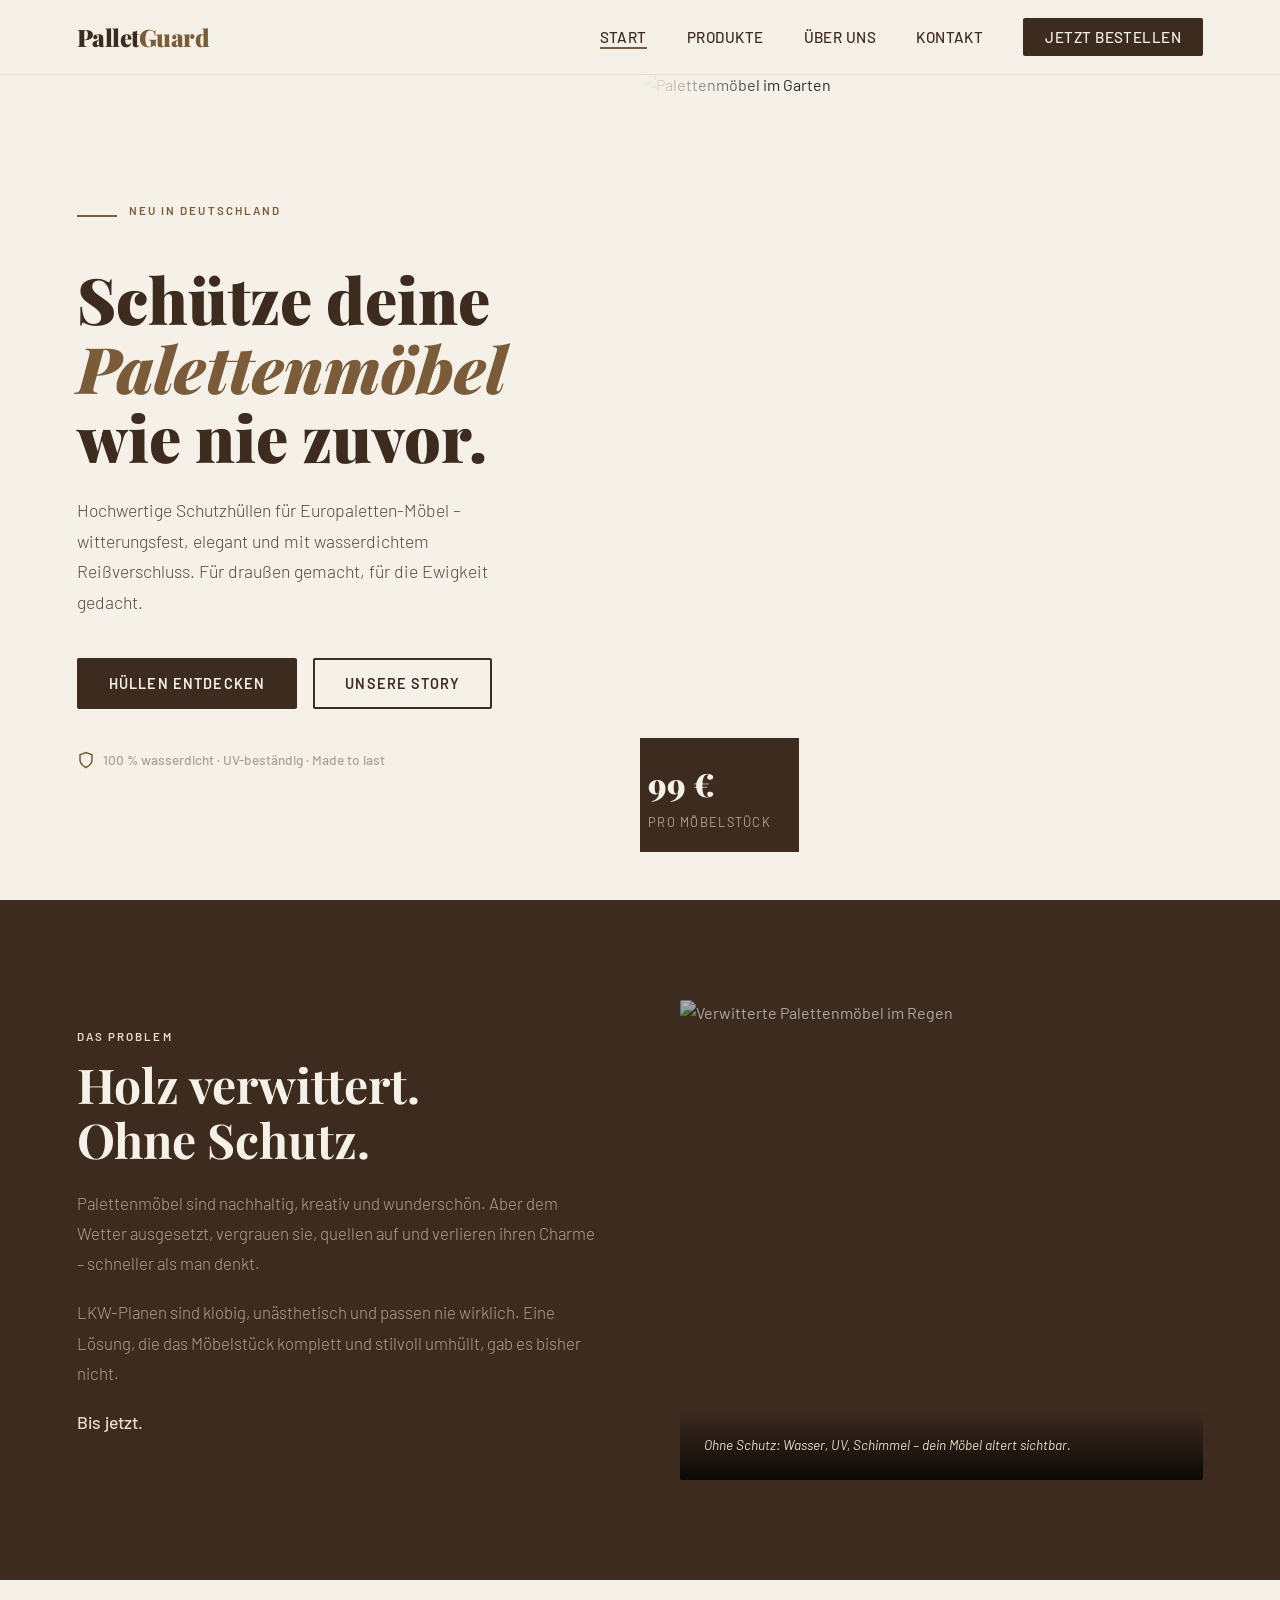
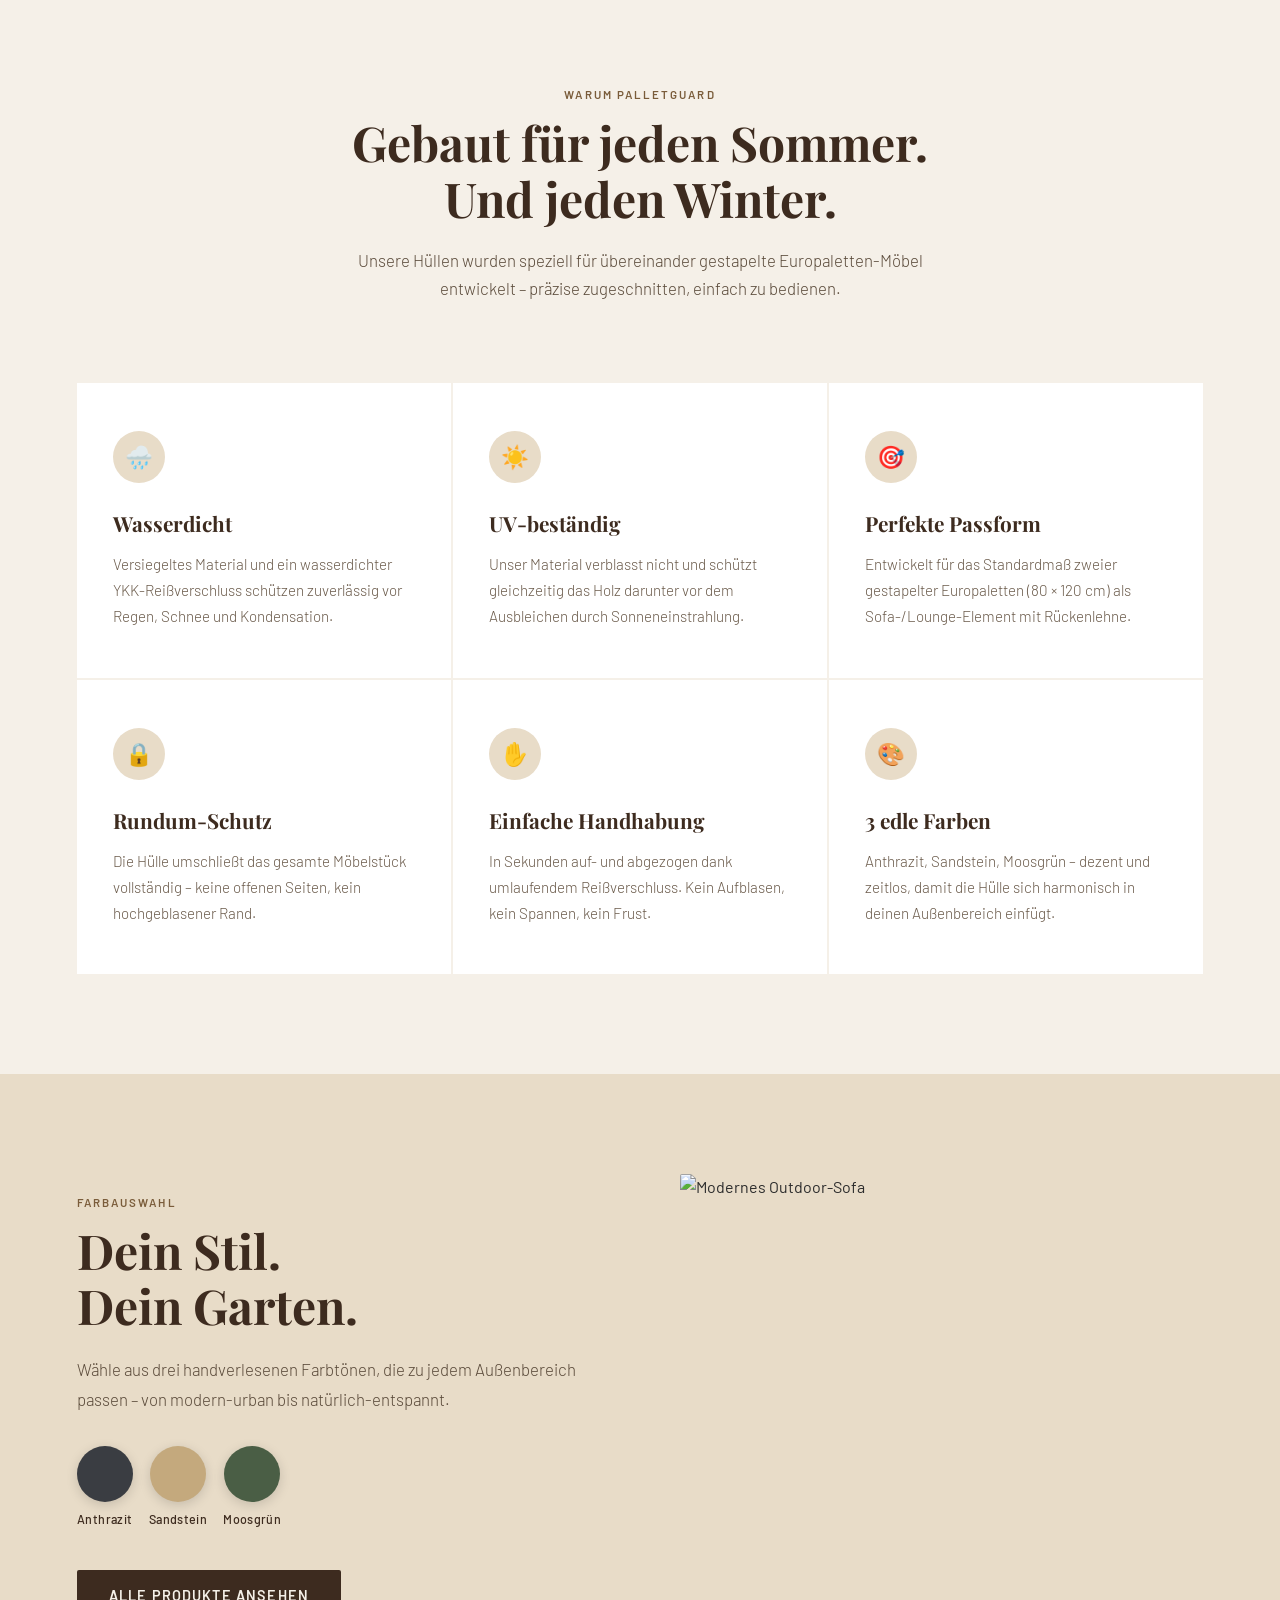
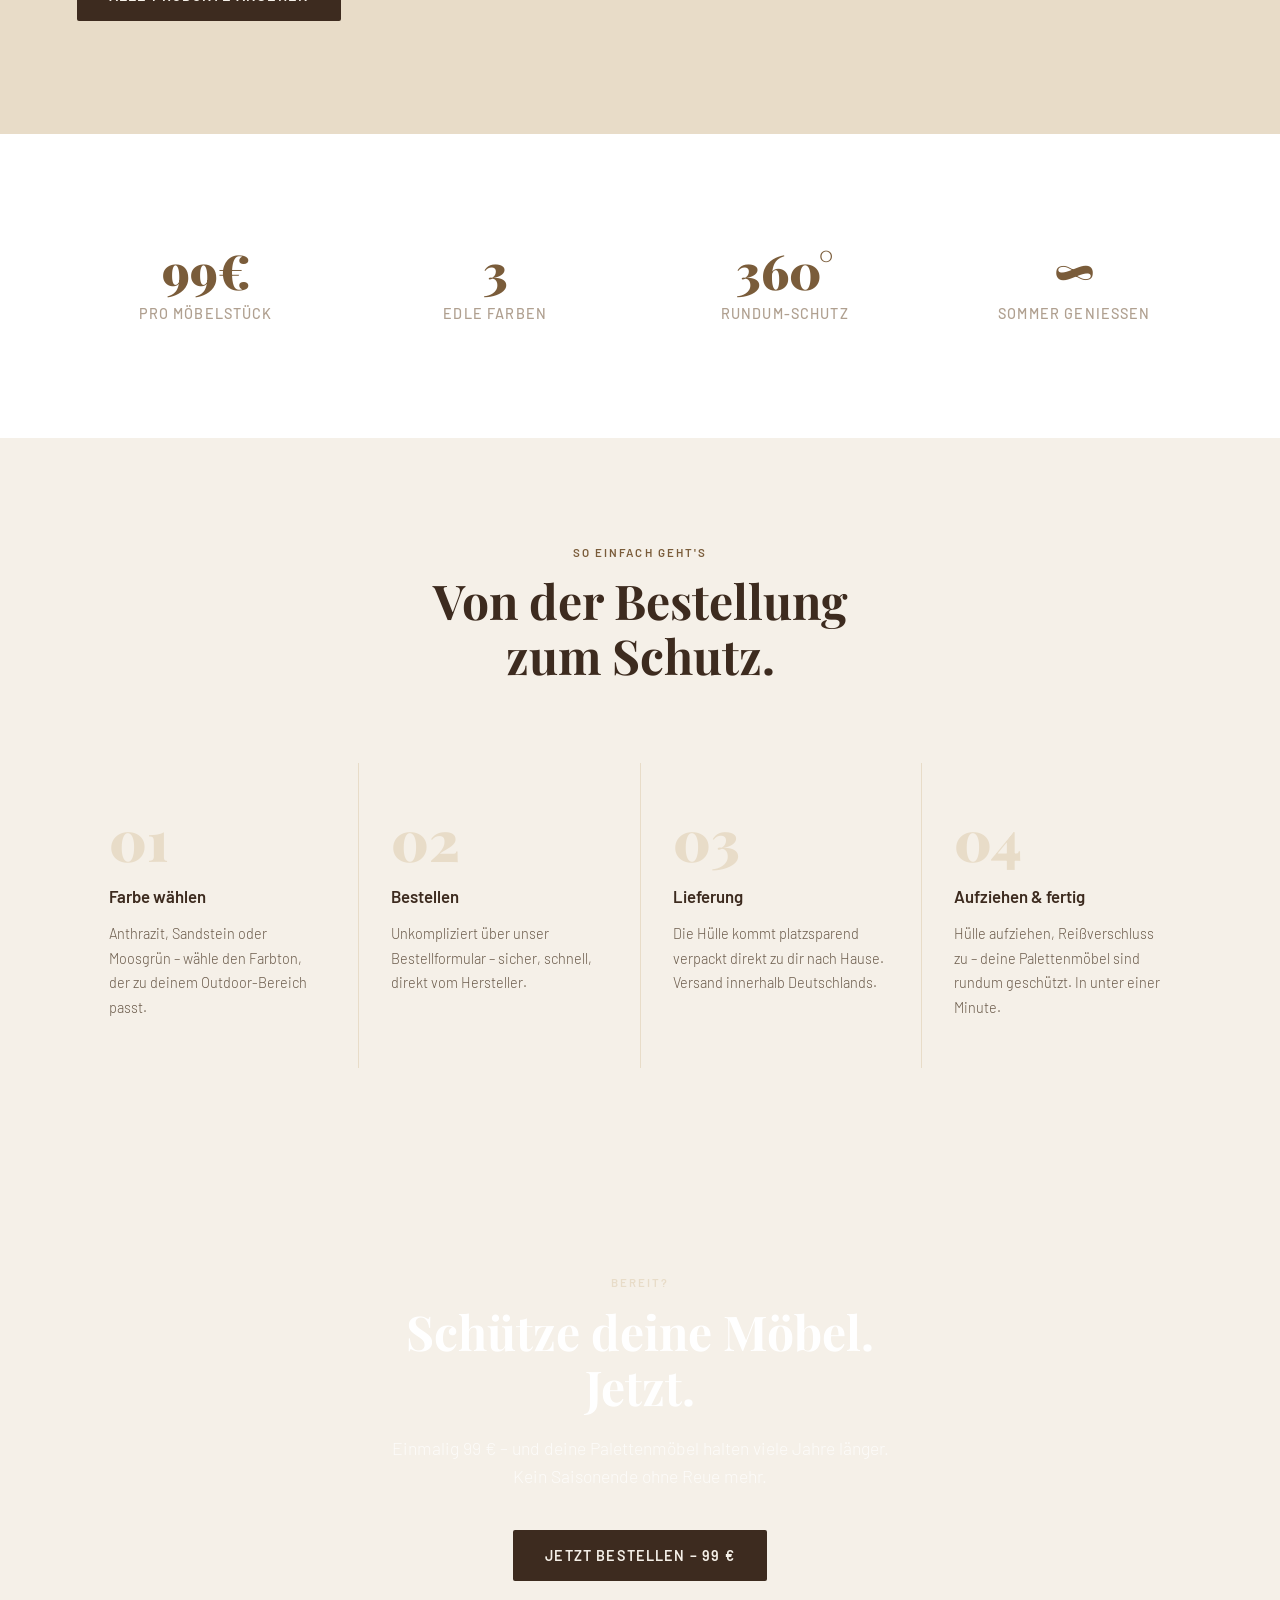
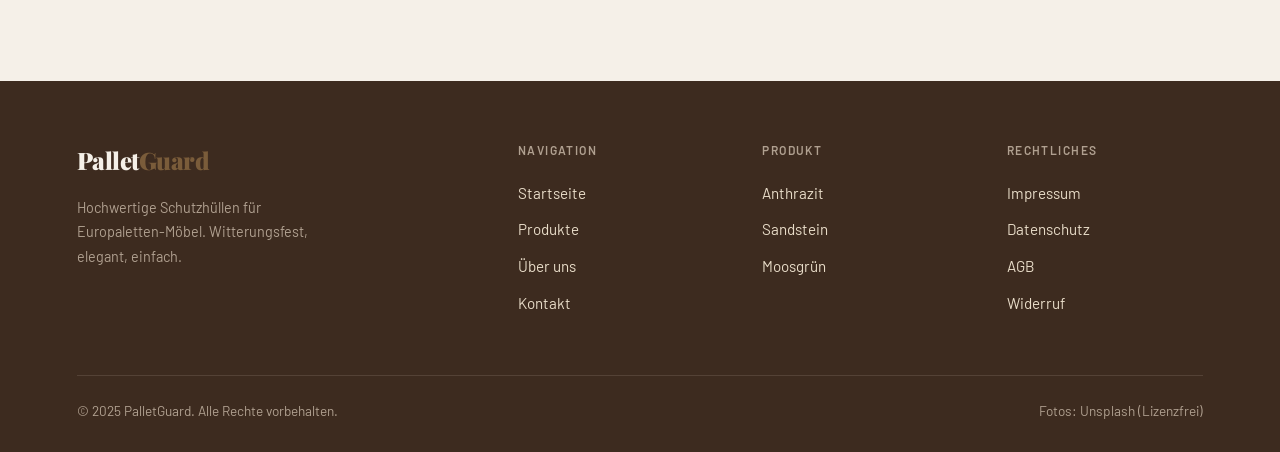
==== index.html @ ccbaa6c1 "Add files via upload" ====
<!DOCTYPE html>
<html lang="de">
<head>
  <meta charset="UTF-8" />
  <meta name="viewport" content="width=device-width, initial-scale=1.0" />
  <title>PalletGuard – Schutzhüllen für Palettenmöbel</title>
  <link rel="stylesheet" href="style.css" />
  <style>
    /* ── HERO ──────────────────────────────────────────────── */
    .hero {
      min-height: 100vh;
      display: grid;
      grid-template-columns: 1fr 1fr;
      padding-top: 72px;
      overflow: hidden;
    }

    .hero-content {
      display: flex;
      flex-direction: column;
      justify-content: center;
      padding: 8vw 5vw 8vw 6vw;
    }

    .hero-eyebrow {
      display: flex;
      align-items: center;
      gap: 12px;
      margin-bottom: 2rem;
    }

    .hero-eyebrow::before {
      content: '';
      display: block;
      width: 40px;
      height: 2px;
      background: var(--earth);
    }

    .hero-title {
      font-family: 'Playfair Display', serif;
      font-size: clamp(2.5rem, 5vw, 4.2rem);
      font-weight: 900;
      color: var(--bark);
      line-height: 1.08;
      margin-bottom: 1.5rem;
    }

    .hero-title em {
      font-style: italic;
      color: var(--earth);
    }

    .hero-sub {
      font-size: 1.1rem;
      color: #5a4a3a;
      max-width: 440px;
      margin-bottom: 2.5rem;
      line-height: 1.75;
      font-weight: 300;
    }

    .hero-actions {
      display: flex;
      gap: 1rem;
      flex-wrap: wrap;
      align-items: center;
    }

    .hero-badge {
      display: flex;
      align-items: center;
      gap: 8px;
      margin-top: 2.5rem;
      font-size: 0.85rem;
      font-weight: 500;
      color: var(--stone);
    }

    .hero-badge svg { color: var(--earth); flex-shrink: 0; }

    .hero-image {
      position: relative;
      overflow: hidden;
    }

    .hero-image img {
      width: 100%;
      height: 100%;
      object-fit: cover;
      object-position: center;
    }

    .hero-image::after {
      content: '';
      position: absolute;
      inset: 0;
      background: linear-gradient(to right, var(--cream) 0%, transparent 20%);
      pointer-events: none;
    }

    .hero-price-tag {
      position: absolute;
      bottom: 48px;
      left: -20px;
      background: var(--bark);
      color: var(--cream);
      padding: 20px 28px;
      z-index: 2;
    }

    .hero-price-tag .price { font-family: 'Playfair Display', serif; font-size: 2rem; font-weight: 900; }
    .hero-price-tag .price-label { font-size: 0.8rem; letter-spacing: 0.1em; text-transform: uppercase; color: var(--stone); margin-top: 2px; }

    /* ── PROBLEM / USP ─────────────────────────────────────── */
    .problem-section {
      padding: 100px 6vw;
      background: var(--bark);
      color: var(--cream);
    }

    .problem-grid {
      display: grid;
      grid-template-columns: 1fr 1fr;
      gap: 5rem;
      align-items: center;
    }

    .problem-content .section-title { color: var(--cream); }
    .problem-content .section-label { color: var(--sand); }

    .problem-content p {
      color: var(--stone);
      font-size: 1.05rem;
      line-height: 1.8;
      margin-bottom: 1.2rem;
      font-weight: 300;
    }

    .problem-img {
      position: relative;
      border-radius: 2px;
      overflow: hidden;
      height: 480px;
    }

    .problem-img img {
      width: 100%;
      height: 100%;
      object-fit: cover;
      filter: brightness(0.7);
    }

    .problem-img-caption {
      position: absolute;
      bottom: 0; left: 0; right: 0;
      padding: 24px;
      background: linear-gradient(to top, rgba(0,0,0,0.8), transparent);
      color: var(--sand);
      font-size: 0.85rem;
      font-style: italic;
    }

    /* ── FEATURES ──────────────────────────────────────────── */
    .features-section {
      padding: 100px 6vw;
      background: var(--cream);
    }

    .features-header {
      text-align: center;
      max-width: 600px;
      margin: 0 auto 5rem;
    }

    .features-header p {
      color: #5a4a3a;
      font-size: 1.05rem;
      line-height: 1.7;
      font-weight: 300;
    }

    .features-grid {
      display: grid;
      grid-template-columns: repeat(3, 1fr);
      gap: 2px;
    }

    .feature-card {
      background: white;
      padding: 48px 36px;
      position: relative;
      overflow: hidden;
      transition: transform 0.3s;
    }

    .feature-card:hover { transform: translateY(-4px); }

    .feature-card::before {
      content: '';
      position: absolute;
      bottom: 0; left: 0;
      height: 3px;
      width: 0;
      background: var(--earth);
      transition: width 0.4s;
    }

    .feature-card:hover::before { width: 100%; }

    .feature-icon {
      width: 52px;
      height: 52px;
      background: var(--sand);
      border-radius: 50%;
      display: flex;
      align-items: center;
      justify-content: center;
      margin-bottom: 1.5rem;
      font-size: 1.4rem;
    }

    .feature-card h3 {
      font-family: 'Playfair Display', serif;
      font-size: 1.3rem;
      font-weight: 700;
      color: var(--bark);
      margin-bottom: 0.75rem;
    }

    .feature-card p {
      color: #6a5a4a;
      font-size: 0.95rem;
      line-height: 1.7;
      font-weight: 300;
    }

    /* ── COLORS TEASER ─────────────────────────────────────── */
    .colors-section {
      padding: 100px 6vw;
      background: var(--sand);
    }

    .colors-wrapper {
      display: grid;
      grid-template-columns: 1fr 1fr;
      gap: 5rem;
      align-items: center;
    }

    .colors-content p {
      color: #5a4a3a;
      font-size: 1.05rem;
      line-height: 1.8;
      font-weight: 300;
      margin-bottom: 2rem;
    }

    .color-swatches {
      display: flex;
      gap: 1rem;
      margin-bottom: 2.5rem;
    }

    .swatch {
      display: flex;
      flex-direction: column;
      align-items: center;
      gap: 8px;
    }

    .swatch-dot {
      width: 56px;
      height: 56px;
      border-radius: 50%;
      box-shadow: 0 3px 12px rgba(0,0,0,0.15);
      transition: transform 0.2s;
    }

    .swatch-dot:hover { transform: scale(1.1); }

    .swatch-dot.anthrazit { background: var(--anthrazit); }
    .swatch-dot.sandstein { background: var(--sandstone); }
    .swatch-dot.moosgruen { background: var(--moosgruen); }

    .swatch span { font-size: 0.78rem; font-weight: 500; color: var(--bark); letter-spacing: 0.03em; }

    .colors-image {
      border-radius: 2px;
      overflow: hidden;
      height: 460px;
    }

    .colors-image img { width: 100%; height: 100%; object-fit: cover; }

    /* ── TESTIMONIALS / TRUST ──────────────────────────────── */
    .trust-section {
      padding: 80px 6vw;
      background: white;
    }

    .trust-grid {
      display: grid;
      grid-template-columns: repeat(4, 1fr);
      gap: 2rem;
      text-align: center;
    }

    .trust-stat {
      padding: 2rem;
    }

    .trust-stat .number {
      font-family: 'Playfair Display', serif;
      font-size: 3rem;
      font-weight: 900;
      color: var(--earth);
      line-height: 1;
      margin-bottom: 0.5rem;
    }

    .trust-stat .label {
      font-size: 0.9rem;
      color: var(--stone);
      font-weight: 500;
      text-transform: uppercase;
      letter-spacing: 0.08em;
    }

    /* ── HOW IT WORKS ──────────────────────────────────────── */
    .how-section {
      padding: 100px 6vw;
      background: var(--cream);
    }

    .how-header {
      text-align: center;
      max-width: 550px;
      margin: 0 auto 5rem;
    }

    .how-steps {
      display: grid;
      grid-template-columns: repeat(4, 1fr);
      gap: 1px;
      background: var(--sand);
    }

    .how-step {
      background: var(--cream);
      padding: 48px 32px;
      position: relative;
    }

    .step-number {
      font-family: 'Playfair Display', serif;
      font-size: 3.5rem;
      font-weight: 900;
      color: var(--sand);
      line-height: 1;
      margin-bottom: 1rem;
    }

    .how-step h3 {
      font-weight: 600;
      color: var(--bark);
      margin-bottom: 0.75rem;
      font-size: 1.05rem;
    }

    .how-step p {
      color: #6a5a4a;
      font-size: 0.9rem;
      line-height: 1.7;
      font-weight: 300;
    }

    /* ── CTA BANNER ────────────────────────────────────────── */
    .cta-banner {
      position: relative;
      padding: 100px 6vw;
      overflow: hidden;
      text-align: center;
    }

    .cta-banner-bg {
      position: absolute;
      inset: 0;
      background-image: url('https://images.unsplash.com/photo-1555041469-a586c61ea9bc?w=1600&q=80');
      background-size: cover;
      background-position: center;
      filter: brightness(0.3);
    }

    .cta-banner-content {
      position: relative;
      z-index: 1;
    }

    .cta-banner .section-title { color: white; }
    .cta-banner .section-label { color: var(--sand); }

    .cta-banner p {
      color: rgba(255,255,255,0.75);
      font-size: 1.1rem;
      max-width: 520px;
      margin: 0 auto 2.5rem;
      font-weight: 300;
    }

    /* ── RESPONSIVE ────────────────────────────────────────── */
    @media (max-width: 900px) {
      .hero { grid-template-columns: 1fr; min-height: auto; }
      .hero-image { height: 50vw; }
      .hero-image::after { display: none; }
      .problem-grid { grid-template-columns: 1fr; }
      .features-grid { grid-template-columns: 1fr; gap: 2px; }
      .colors-wrapper { grid-template-columns: 1fr; }
      .trust-grid { grid-template-columns: 1fr 1fr; }
      .how-steps { grid-template-columns: 1fr 1fr; }
    }

    @media (max-width: 600px) {
      .trust-grid { grid-template-columns: 1fr 1fr; }
      .how-steps { grid-template-columns: 1fr; }
    }
  </style>
</head>
<body>

<!-- NAV -->
<nav id="navbar">
  <a href="index.html" class="nav-logo">Pallet<span>Guard</span></a>
  <ul class="nav-links">
    <li><a href="index.html" class="active">Start</a></li>
    <li><a href="produkte.html">Produkte</a></li>
    <li><a href="ueber-uns.html">Über uns</a></li>
    <li><a href="kontakt.html">Kontakt</a></li>
    <li><a href="produkte.html" class="nav-cta">Jetzt bestellen</a></li>
  </ul>
  <div class="hamburger" onclick="toggleMenu()">
    <span></span><span></span><span></span>
  </div>
</nav>

<!-- HERO -->
<section class="hero">
  <div class="hero-content">
    <div class="hero-eyebrow">
      <span class="section-label">Neu in Deutschland</span>
    </div>
    <h1 class="hero-title">
      Schütze deine<br><em>Palettenmöbel</em><br>wie nie zuvor.
    </h1>
    <p class="hero-sub">
      Hochwertige Schutzhüllen für Europaletten-Möbel – witterungsfest, elegant und mit wasserdichtem Reißverschluss. Für draußen gemacht, für die Ewigkeit gedacht.
    </p>
    <div class="hero-actions">
      <a href="produkte.html" class="btn-primary">Hüllen entdecken</a>
      <a href="ueber-uns.html" class="btn-secondary">Unsere Story</a>
    </div>
    <div class="hero-badge">
      <svg width="18" height="18" fill="none" stroke="currentColor" stroke-width="2" viewBox="0 0 24 24"><path d="M12 22s8-4 8-10V5l-8-3-8 3v7c0 6 8 10 8 10z"/></svg>
      100 % wasserdicht · UV-beständig · Made to last
    </div>
  </div>
  <div class="hero-image">
    <img src="https://images.unsplash.com/photo-1567016376408-0226e4d0c1ea?w=900&q=80" alt="Palettenmöbel im Garten" />
    <div class="hero-price-tag">
      <div class="price">99 €</div>
      <div class="price-label">pro Möbelstück</div>
    </div>
  </div>
</section>

<!-- PROBLEM -->
<section class="problem-section">
  <div class="problem-grid">
    <div class="problem-content">
      <span class="section-label">Das Problem</span>
      <h2 class="section-title">Holz verwittert.<br>Ohne Schutz.</h2>
      <p>Palettenmöbel sind nachhaltig, kreativ und wunderschön. Aber dem Wetter ausgesetzt, vergrauen sie, quellen auf und verlieren ihren Charme – schneller als man denkt.</p>
      <p>LKW-Planen sind klobig, unästhetisch und passen nie wirklich. Eine Lösung, die das Möbelstück komplett und stilvoll umhüllt, gab es bisher nicht.</p>
      <p style="color: var(--sand); font-weight: 500; font-size: 1.1rem; margin-top: 0.5rem;">Bis jetzt.</p>
    </div>
    <div class="problem-img">
      <img src="https://images.unsplash.com/photo-1558618666-fcd25c85cd64?w=700&q=80" alt="Verwitterte Palettenmöbel im Regen" />
      <div class="problem-img-caption">Ohne Schutz: Wasser, UV, Schimmel – dein Möbel altert sichtbar.</div>
    </div>
  </div>
</section>

<!-- FEATURES -->
<section class="features-section">
  <div class="features-header">
    <span class="section-label">Warum PalletGuard</span>
    <h2 class="section-title">Gebaut für jeden Sommer.<br>Und jeden Winter.</h2>
    <p>Unsere Hüllen wurden speziell für übereinander gestapelte Europaletten-Möbel entwickelt – präzise zugeschnitten, einfach zu bedienen.</p>
  </div>
  <div class="features-grid">
    <div class="feature-card">
      <div class="feature-icon">🌧️</div>
      <h3>Wasserdicht</h3>
      <p>Versiegeltes Material und ein wasserdichter YKK-Reißverschluss schützen zuverlässig vor Regen, Schnee und Kondensation.</p>
    </div>
    <div class="feature-card">
      <div class="feature-icon">☀️</div>
      <h3>UV-beständig</h3>
      <p>Unser Material verblasst nicht und schützt gleichzeitig das Holz darunter vor dem Ausbleichen durch Sonneneinstrahlung.</p>
    </div>
    <div class="feature-card">
      <div class="feature-icon">🎯</div>
      <h3>Perfekte Passform</h3>
      <p>Entwickelt für das Standardmaß zweier gestapelter Europaletten (80 × 120 cm) als Sofa-/Lounge-Element mit Rückenlehne.</p>
    </div>
    <div class="feature-card">
      <div class="feature-icon">🔒</div>
      <h3>Rundum-Schutz</h3>
      <p>Die Hülle umschließt das gesamte Möbelstück vollständig – keine offenen Seiten, kein hochgeblasener Rand.</p>
    </div>
    <div class="feature-card">
      <div class="feature-icon">✋</div>
      <h3>Einfache Handhabung</h3>
      <p>In Sekunden auf- und abgezogen dank umlaufendem Reißverschluss. Kein Aufblasen, kein Spannen, kein Frust.</p>
    </div>
    <div class="feature-card">
      <div class="feature-icon">🎨</div>
      <h3>3 edle Farben</h3>
      <p>Anthrazit, Sandstein, Moosgrün – dezent und zeitlos, damit die Hülle sich harmonisch in deinen Außenbereich einfügt.</p>
    </div>
  </div>
</section>

<!-- COLORS TEASER -->
<section class="colors-section">
  <div class="colors-wrapper">
    <div class="colors-content">
      <span class="section-label">Farbauswahl</span>
      <h2 class="section-title">Dein Stil.<br>Dein Garten.</h2>
      <p>Wähle aus drei handverlesenen Farbtönen, die zu jedem Außenbereich passen – von modern-urban bis natürlich-entspannt.</p>
      <div class="color-swatches">
        <div class="swatch">
          <div class="swatch-dot anthrazit"></div>
          <span>Anthrazit</span>
        </div>
        <div class="swatch">
          <div class="swatch-dot sandstein"></div>
          <span>Sandstein</span>
        </div>
        <div class="swatch">
          <div class="swatch-dot moosgruen"></div>
          <span>Moosgrün</span>
        </div>
      </div>
      <a href="produkte.html" class="btn-primary">Alle Produkte ansehen</a>
    </div>
    <div class="colors-image">
      <img src="https://images.unsplash.com/photo-1555041469-a586c61ea9bc?w=800&q=80" alt="Modernes Outdoor-Sofa" />
    </div>
  </div>
</section>

<!-- TRUST -->
<section class="trust-section">
  <div class="trust-grid">
    <div class="trust-stat">
      <div class="number">99€</div>
      <div class="label">Pro Möbelstück</div>
    </div>
    <div class="trust-stat">
      <div class="number">3</div>
      <div class="label">Edle Farben</div>
    </div>
    <div class="trust-stat">
      <div class="number">360°</div>
      <div class="label">Rundum-Schutz</div>
    </div>
    <div class="trust-stat">
      <div class="number">∞</div>
      <div class="label">Sommer genießen</div>
    </div>
  </div>
</section>

<!-- HOW IT WORKS -->
<section class="how-section">
  <div class="how-header">
    <span class="section-label">So einfach geht's</span>
    <h2 class="section-title">Von der Bestellung<br>zum Schutz.</h2>
  </div>
  <div class="how-steps">
    <div class="how-step">
      <div class="step-number">01</div>
      <h3>Farbe wählen</h3>
      <p>Anthrazit, Sandstein oder Moosgrün – wähle den Farbton, der zu deinem Outdoor-Bereich passt.</p>
    </div>
    <div class="how-step">
      <div class="step-number">02</div>
      <h3>Bestellen</h3>
      <p>Unkompliziert über unser Bestellformular – sicher, schnell, direkt vom Hersteller.</p>
    </div>
    <div class="how-step">
      <div class="step-number">03</div>
      <h3>Lieferung</h3>
      <p>Die Hülle kommt platzsparend verpackt direkt zu dir nach Hause. Versand innerhalb Deutschlands.</p>
    </div>
    <div class="how-step">
      <div class="step-number">04</div>
      <h3>Aufziehen & fertig</h3>
      <p>Hülle aufziehen, Reißverschluss zu – deine Palettenmöbel sind rundum geschützt. In unter einer Minute.</p>
    </div>
  </div>
</section>

<!-- CTA BANNER -->
<section class="cta-banner">
  <div class="cta-banner-bg"></div>
  <div class="cta-banner-content">
    <span class="section-label">Bereit?</span>
    <h2 class="section-title">Schütze deine Möbel.<br>Jetzt.</h2>
    <p>Einmalig 99 € – und deine Palettenmöbel halten viele Jahre länger. Kein Saisonende ohne Reue mehr.</p>
    <a href="produkte.html" class="btn-primary">Jetzt bestellen – 99 €</a>
  </div>
</section>

<!-- FOOTER -->
<footer>
  <div class="footer-grid">
    <div class="footer-brand">
      <a href="index.html" class="nav-logo">Pallet<span style="color:var(--earth)">Guard</span></a>
      <p>Hochwertige Schutzhüllen für Europaletten-Möbel. Witterungsfest, elegant, einfach.</p>
    </div>
    <div>
      <h4>Navigation</h4>
      <ul class="footer-links">
        <li><a href="index.html">Startseite</a></li>
        <li><a href="produkte.html">Produkte</a></li>
        <li><a href="ueber-uns.html">Über uns</a></li>
        <li><a href="kontakt.html">Kontakt</a></li>
      </ul>
    </div>
    <div>
      <h4>Produkt</h4>
      <ul class="footer-links">
        <li><a href="produkte.html">Anthrazit</a></li>
        <li><a href="produkte.html">Sandstein</a></li>
        <li><a href="produkte.html">Moosgrün</a></li>
      </ul>
    </div>
    <div>
      <h4>Rechtliches</h4>
      <ul class="footer-links">
        <li><a href="#">Impressum</a></li>
        <li><a href="#">Datenschutz</a></li>
        <li><a href="#">AGB</a></li>
        <li><a href="#">Widerruf</a></li>
      </ul>
    </div>
  </div>
  <div class="footer-bottom">
    <span>© 2025 PalletGuard. Alle Rechte vorbehalten.</span>
    <span>Fotos: Unsplash (Lizenzfrei)</span>
  </div>
</footer>

<script>
  const nav = document.getElementById('navbar');
  window.addEventListener('scroll', () => {
    nav.classList.toggle('scrolled', window.scrollY > 20);
  });

  function toggleMenu() {
    const links = document.querySelector('.nav-links');
    links.style.display = links.style.display === 'flex' ? 'none' : 'flex';
    links.style.flexDirection = 'column';
    links.style.position = 'absolute';
    links.style.top = '72px';
    links.style.left = '0';
    links.style.right = '0';
    links.style.background = 'var(--cream)';
    links.style.padding = '1.5rem 6vw';
    links.style.borderBottom = '1px solid var(--sand)';
  }
</script>
</body>
</html>
---- style.css ----
@import url('https://fonts.googleapis.com/css2?family=Playfair+Display:wght@700;900&family=Barlow:wght@300;400;500;600&display=swap');

:root {
  --sand: #e8dcc8;
  --earth: #7a5c3a;
  --bark: #3d2b1f;
  --stone: #b0a090;
  --cream: #f5f0e8;
  --forest: #4a5e45;
  --slate: #2c2c2c;
  --white: #ffffff;

  /* Product Colors */
  --anthrazit: #3a3d42;
  --sandstone: #c4a97d;
  --moosgruen: #4a5e45;
}

* { margin: 0; padding: 0; box-sizing: border-box; }

html { scroll-behavior: smooth; }

body {
  font-family: 'Barlow', sans-serif;
  background: var(--cream);
  color: var(--slate);
  font-weight: 400;
  line-height: 1.6;
}

/* ── NAV ───────────────────────────────────────── */
nav {
  position: fixed;
  top: 0; left: 0; right: 0;
  z-index: 999;
  display: flex;
  align-items: center;
  justify-content: space-between;
  padding: 18px 6vw;
  background: rgba(245,240,232,0.96);
  backdrop-filter: blur(8px);
  border-bottom: 1px solid rgba(122,92,58,0.15);
  transition: box-shadow 0.3s;
}

nav.scrolled { box-shadow: 0 4px 24px rgba(61,43,31,0.10); }

.nav-logo {
  font-family: 'Playfair Display', serif;
  font-size: 1.5rem;
  font-weight: 900;
  color: var(--bark);
  text-decoration: none;
  letter-spacing: -0.5px;
}

.nav-logo span { color: var(--earth); }

.nav-links {
  display: flex;
  gap: 2.5rem;
  list-style: none;
}

.nav-links a {
  text-decoration: none;
  color: var(--bark);
  font-weight: 500;
  font-size: 0.95rem;
  letter-spacing: 0.03em;
  text-transform: uppercase;
  transition: color 0.2s;
  position: relative;
}

.nav-links a::after {
  content: '';
  position: absolute;
  bottom: -3px; left: 0; right: 0;
  height: 2px;
  background: var(--earth);
  transform: scaleX(0);
  transition: transform 0.25s;
}

.nav-links a:hover::after,
.nav-links a.active::after { transform: scaleX(1); }
.nav-links a:hover { color: var(--earth); }

.nav-cta {
  background: var(--bark);
  color: var(--cream) !important;
  padding: 10px 22px;
  border-radius: 2px;
  transition: background 0.2s !important;
}

.nav-cta:hover { background: var(--earth) !important; color: var(--cream) !important; }
.nav-cta::after { display: none !important; }

/* ── HAMBURGER ─────────────────────────────────── */
.hamburger {
  display: none;
  flex-direction: column;
  gap: 5px;
  cursor: pointer;
  padding: 5px;
}

.hamburger span {
  display: block;
  width: 24px;
  height: 2px;
  background: var(--bark);
  transition: all 0.3s;
}

/* ── FOOTER ────────────────────────────────────── */
footer {
  background: var(--bark);
  color: var(--sand);
  padding: 60px 6vw 30px;
}

.footer-grid {
  display: grid;
  grid-template-columns: 2fr 1fr 1fr 1fr;
  gap: 3rem;
  margin-bottom: 3rem;
}

.footer-brand .nav-logo {
  color: var(--cream);
  display: block;
  margin-bottom: 1rem;
}

.footer-brand p {
  font-size: 0.9rem;
  color: var(--stone);
  line-height: 1.7;
  max-width: 260px;
}

footer h4 {
  font-family: 'Barlow', sans-serif;
  font-weight: 600;
  font-size: 0.75rem;
  letter-spacing: 0.12em;
  text-transform: uppercase;
  color: var(--stone);
  margin-bottom: 1.2rem;
}

.footer-links { list-style: none; }

.footer-links li { margin-bottom: 0.7rem; }

.footer-links a {
  text-decoration: none;
  color: var(--sand);
  font-size: 0.95rem;
  transition: color 0.2s;
}

.footer-links a:hover { color: var(--white); }

.footer-bottom {
  border-top: 1px solid rgba(176,160,144,0.2);
  padding-top: 1.5rem;
  display: flex;
  justify-content: space-between;
  align-items: center;
  font-size: 0.85rem;
  color: var(--stone);
}

/* ── BUTTONS ───────────────────────────────────── */
.btn-primary {
  display: inline-block;
  background: var(--bark);
  color: var(--cream);
  padding: 14px 32px;
  text-decoration: none;
  font-weight: 600;
  font-size: 0.9rem;
  letter-spacing: 0.08em;
  text-transform: uppercase;
  border-radius: 2px;
  transition: background 0.2s, transform 0.2s;
  border: none;
  cursor: pointer;
}

.btn-primary:hover { background: var(--earth); transform: translateY(-1px); }

.btn-secondary {
  display: inline-block;
  border: 2px solid var(--bark);
  color: var(--bark);
  padding: 12px 30px;
  text-decoration: none;
  font-weight: 600;
  font-size: 0.9rem;
  letter-spacing: 0.08em;
  text-transform: uppercase;
  border-radius: 2px;
  transition: all 0.2s;
  background: transparent;
  cursor: pointer;
}

.btn-secondary:hover { background: var(--bark); color: var(--cream); }

/* ── SECTION TITLES ────────────────────────────── */
.section-label {
  display: inline-block;
  font-size: 0.72rem;
  font-weight: 600;
  letter-spacing: 0.18em;
  text-transform: uppercase;
  color: var(--earth);
  margin-bottom: 0.75rem;
}

.section-title {
  font-family: 'Playfair Display', serif;
  font-size: clamp(2rem, 4vw, 3rem);
  font-weight: 700;
  color: var(--bark);
  line-height: 1.15;
  margin-bottom: 1.25rem;
}

/* ── RESPONSIVE ────────────────────────────────── */
@media (max-width: 768px) {
  .nav-links { display: none; }
  .hamburger { display: flex; }
  .footer-grid { grid-template-columns: 1fr 1fr; gap: 2rem; }
  .footer-bottom { flex-direction: column; gap: 0.5rem; text-align: center; }
}
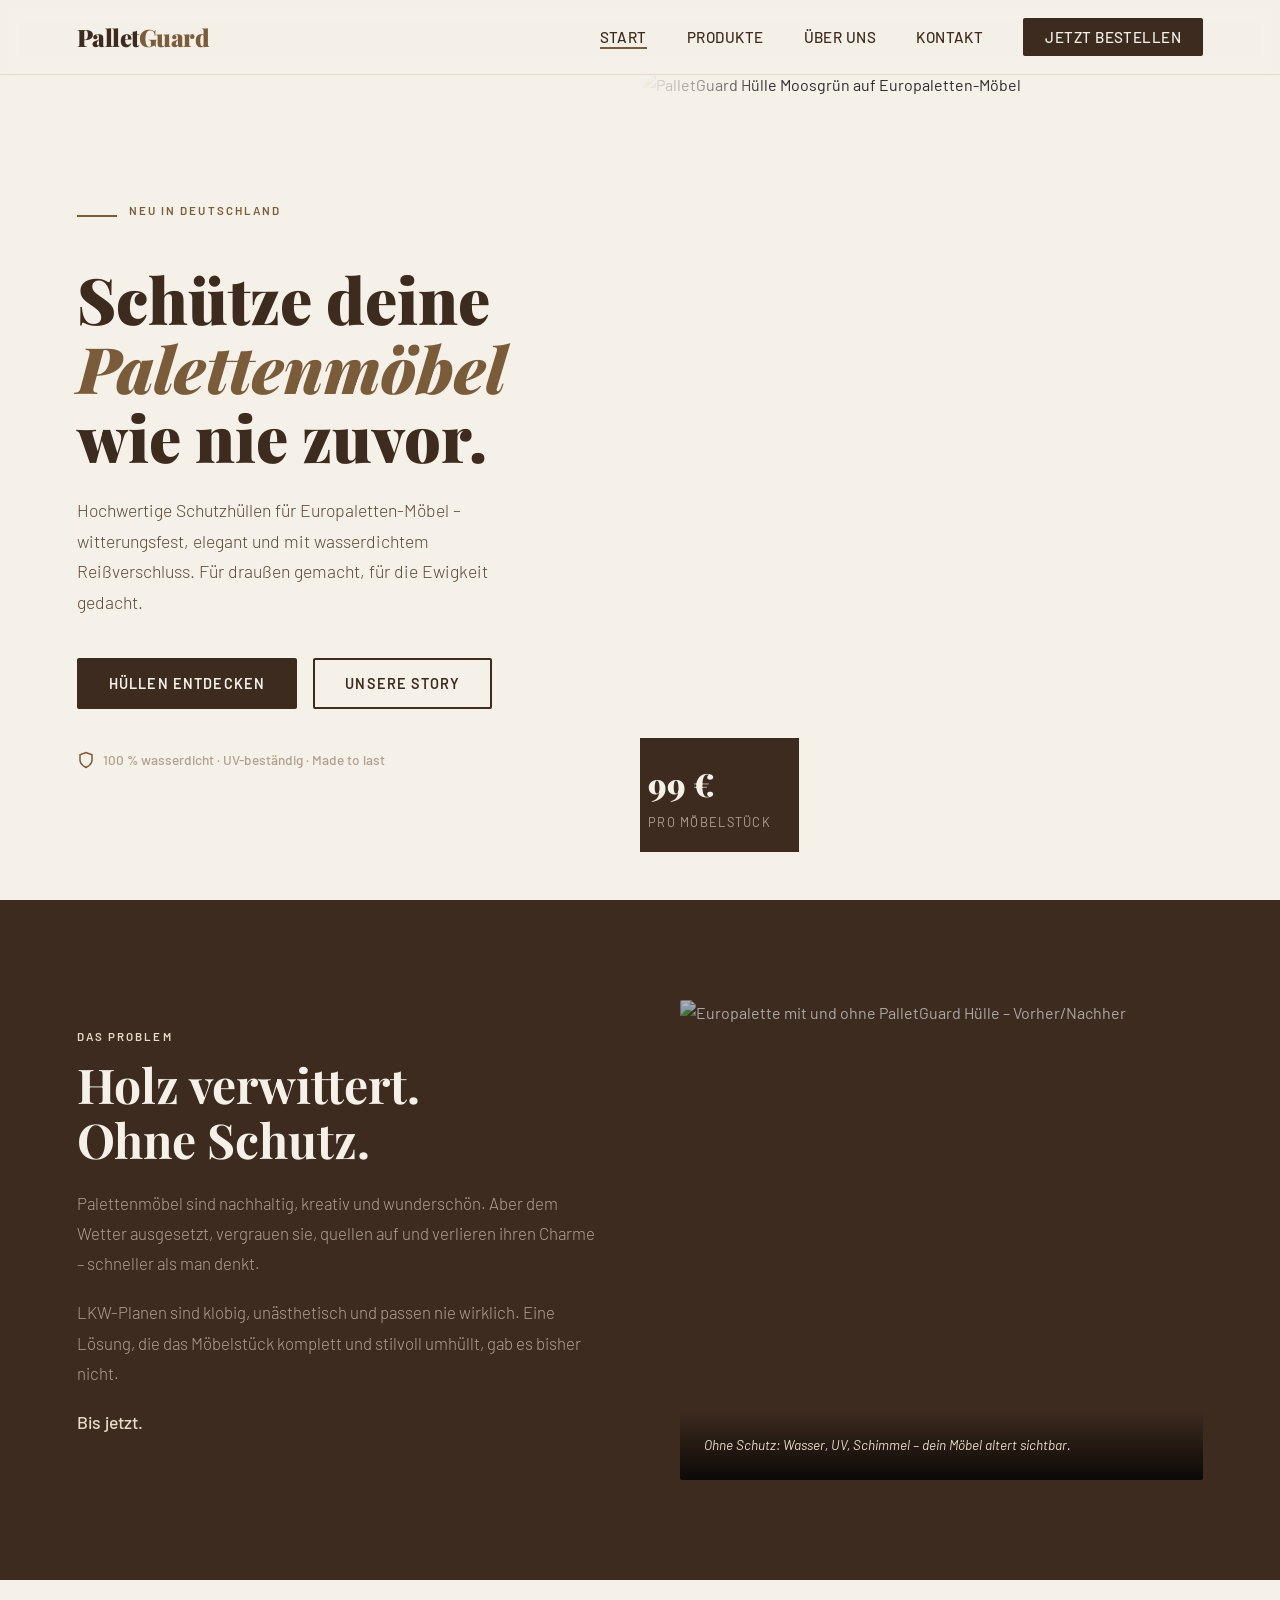
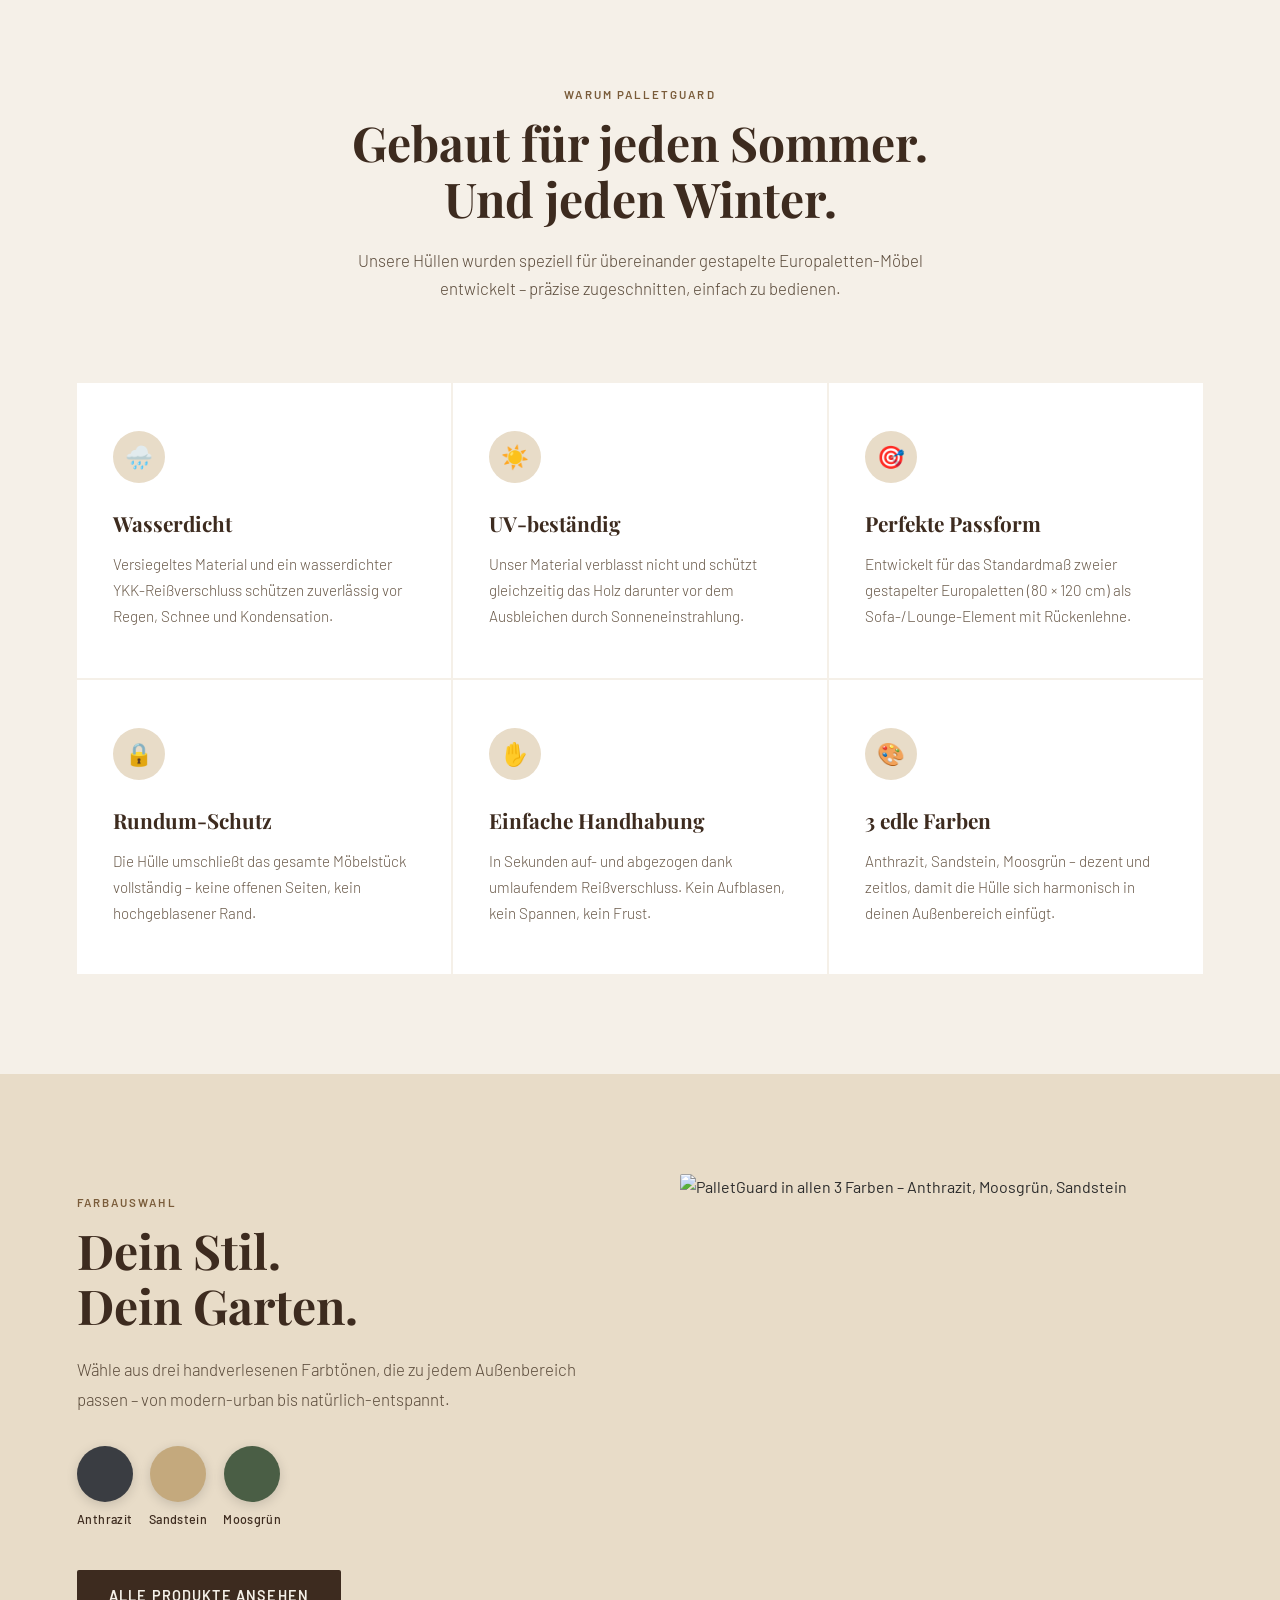
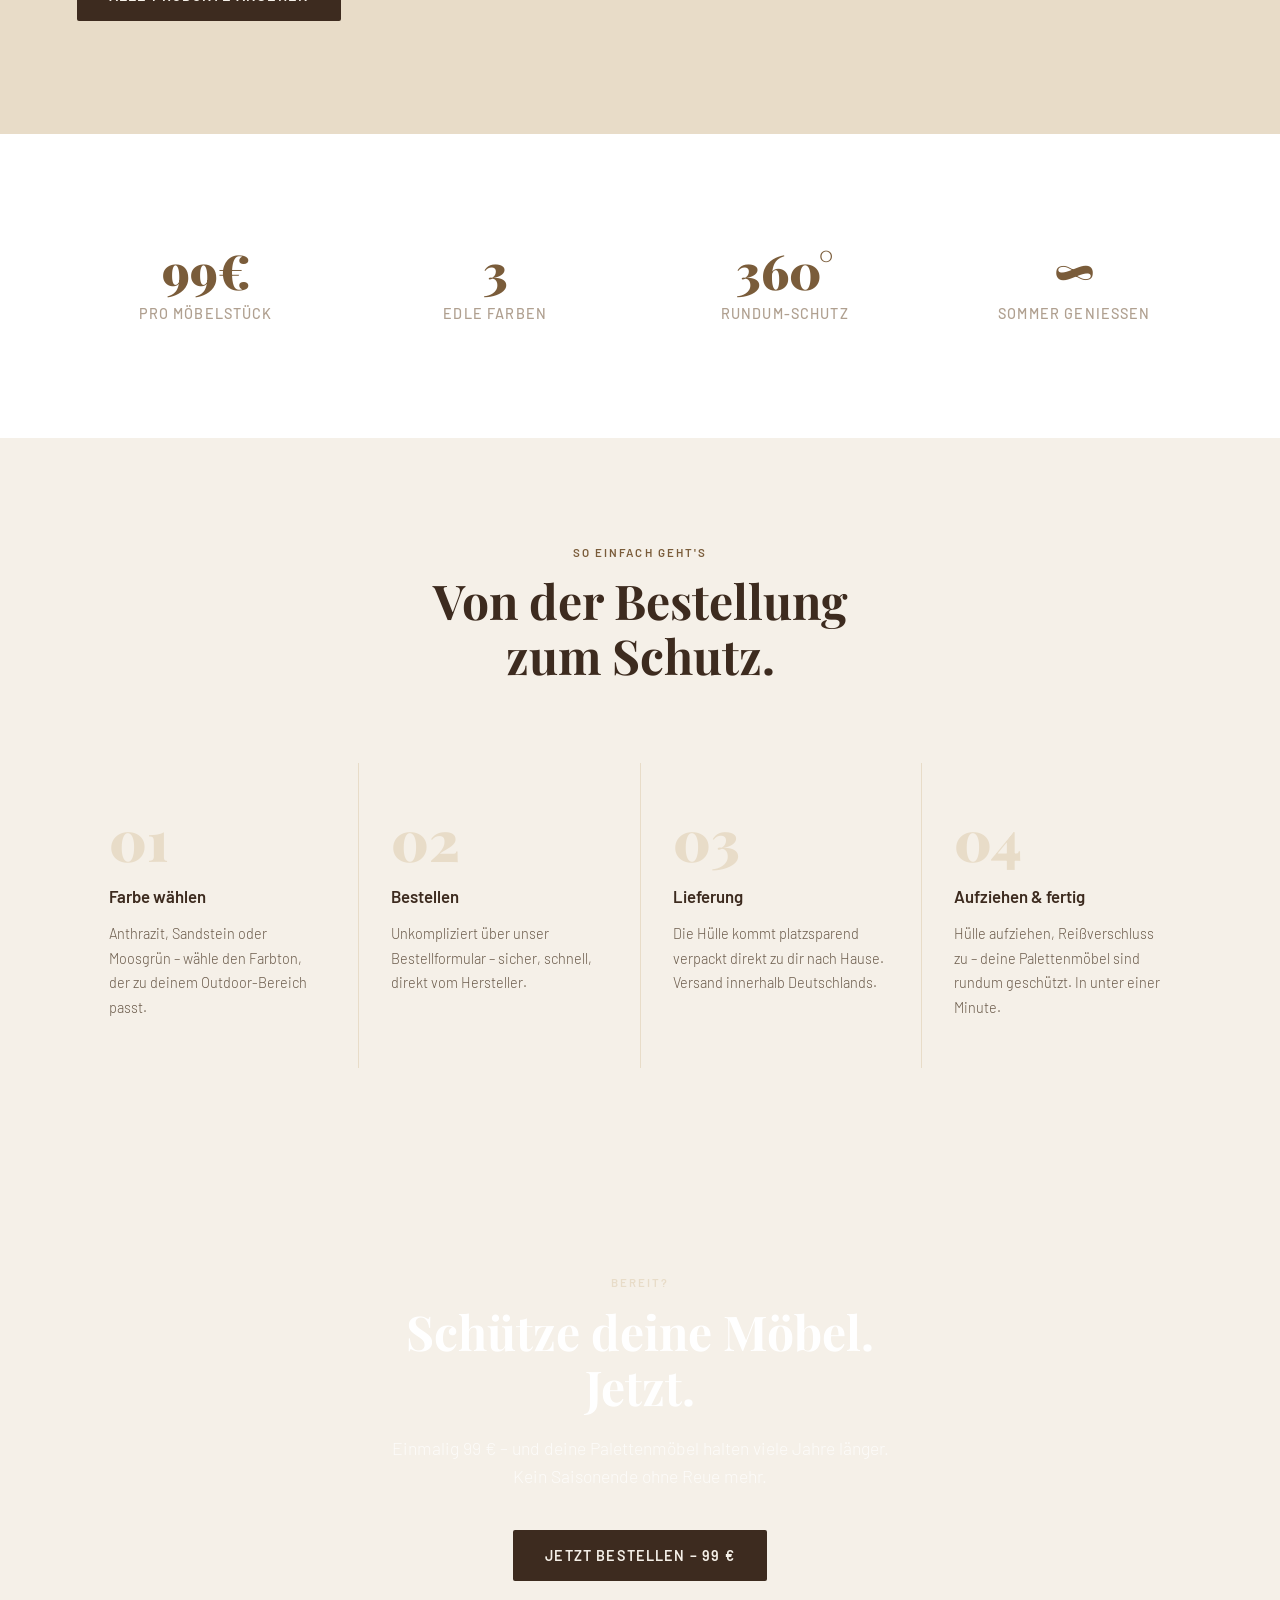
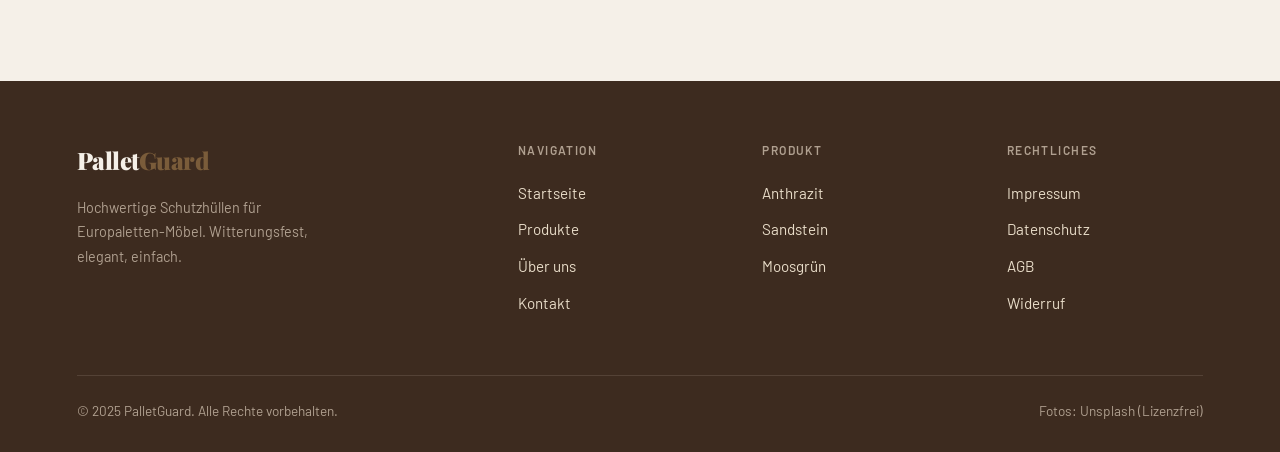
==== commit 39bf7273: "Add files via upload" ====
--- a/index.html
+++ b/index.html
@@ -386,7 +386,7 @@
     .cta-banner-bg {
       position: absolute;
       inset: 0;
-      background-image: url('https://images.unsplash.com/photo-1555041469-a586c61ea9bc?w=1600&q=80');
+      background-image: url('Gemütliche_Gartenszene_mit_moderner_Lounge.png');
       background-size: cover;
       background-position: center;
       filter: brightness(0.3);
@@ -465,7 +465,7 @@
     </div>
   </div>
   <div class="hero-image">
-    <img src="https://images.unsplash.com/photo-1567016376408-0226e4d0c1ea?w=900&q=80" alt="Palettenmöbel im Garten" />
+    <img src="Gemütliche_Gartenterrasse_im_Tageslicht.png" alt="PalletGuard Hülle Moosgrün auf Europaletten-Möbel" />
     <div class="hero-price-tag">
       <div class="price">99 €</div>
       <div class="price-label">pro Möbelstück</div>
@@ -484,7 +484,7 @@
       <p style="color: var(--sand); font-weight: 500; font-size: 1.1rem; margin-top: 0.5rem;">Bis jetzt.</p>
     </div>
     <div class="problem-img">
-      <img src="https://images.unsplash.com/photo-1558618666-fcd25c85cd64?w=700&q=80" alt="Verwitterte Palettenmöbel im Regen" />
+      <img src="Gemütliche_Gartenbank_mit_Palettenmöbel.png" alt="Europalette mit und ohne PalletGuard Hülle – Vorher/Nachher" />
       <div class="problem-img-caption">Ohne Schutz: Wasser, UV, Schimmel – dein Möbel altert sichtbar.</div>
     </div>
   </div>
@@ -555,7 +555,7 @@
       <a href="produkte.html" class="btn-primary">Alle Produkte ansehen</a>
     </div>
     <div class="colors-image">
-      <img src="https://images.unsplash.com/photo-1555041469-a586c61ea9bc?w=800&q=80" alt="Modernes Outdoor-Sofa" />
+      <img src="Moderner_Außenbereich_mit_Palettenmöbeln.png" alt="PalletGuard in allen 3 Farben – Anthrazit, Moosgrün, Sandstein" />
     </div>
   </div>
 </section>
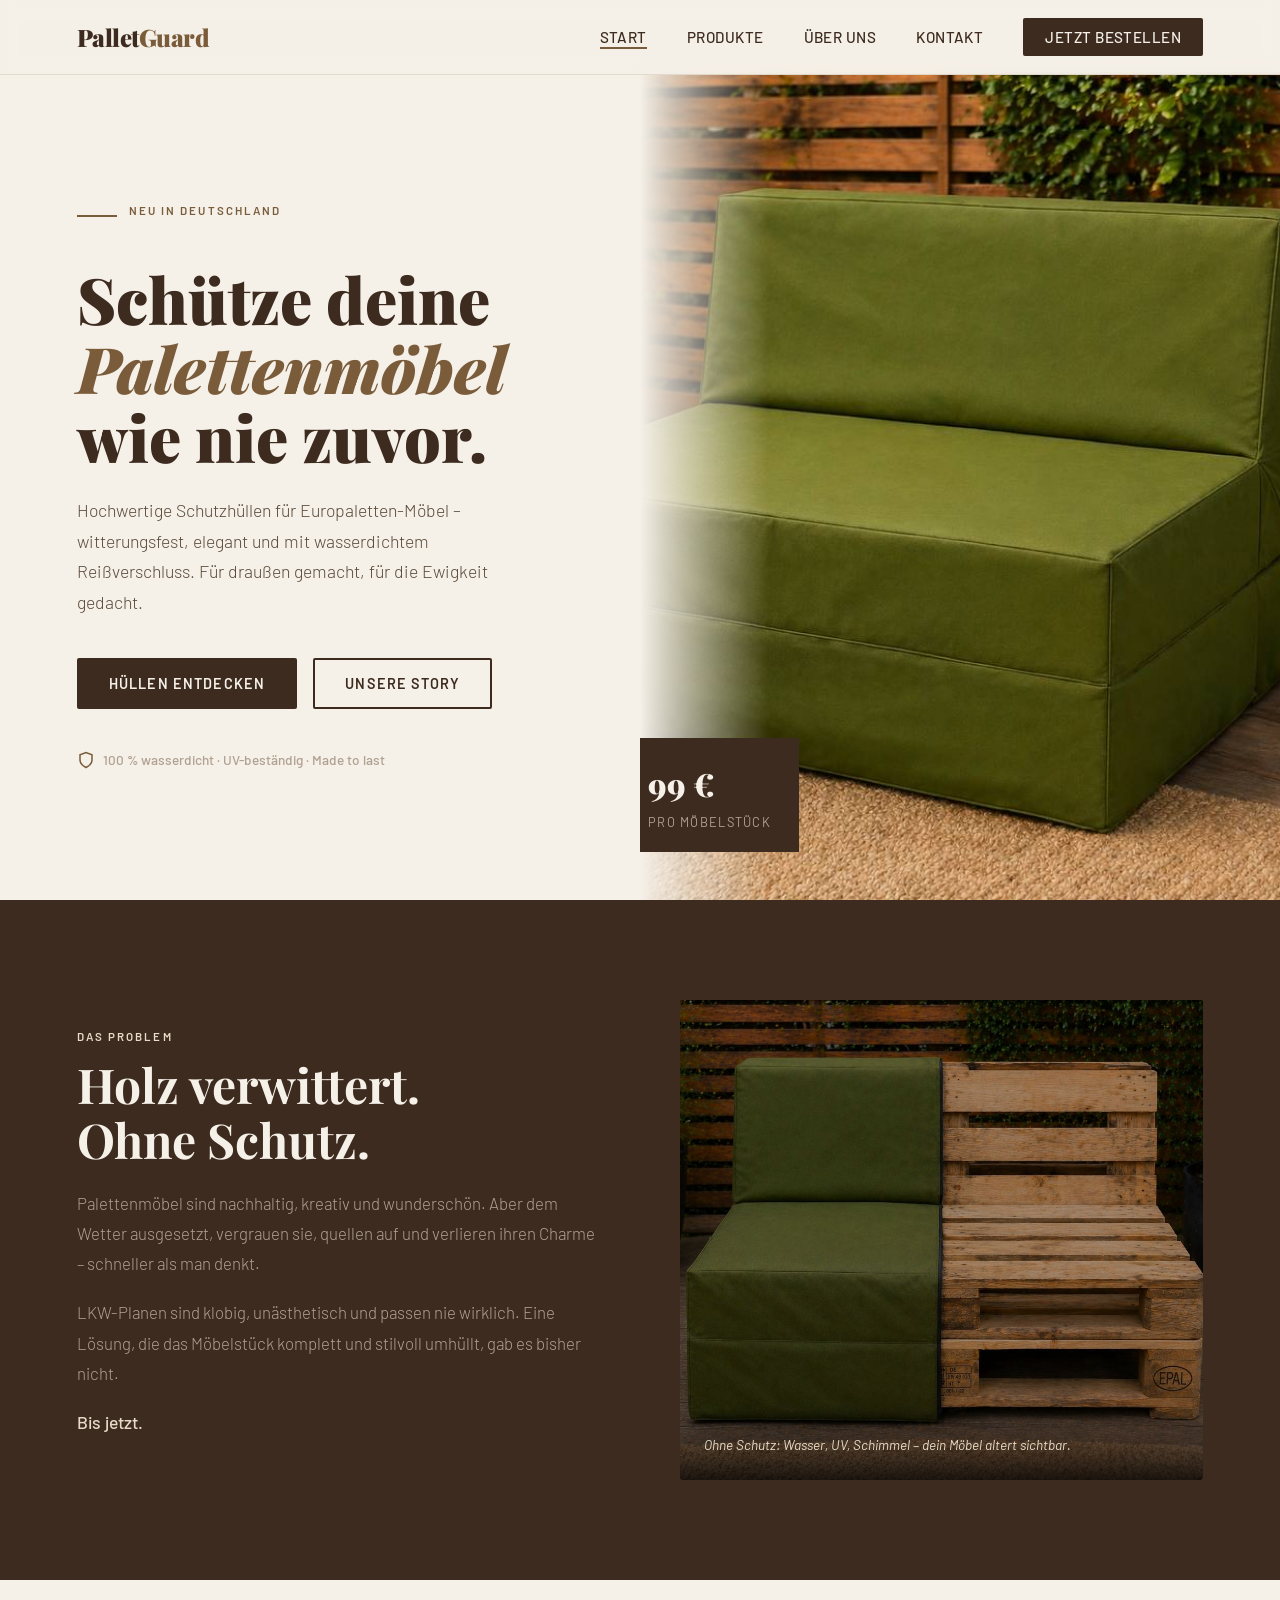
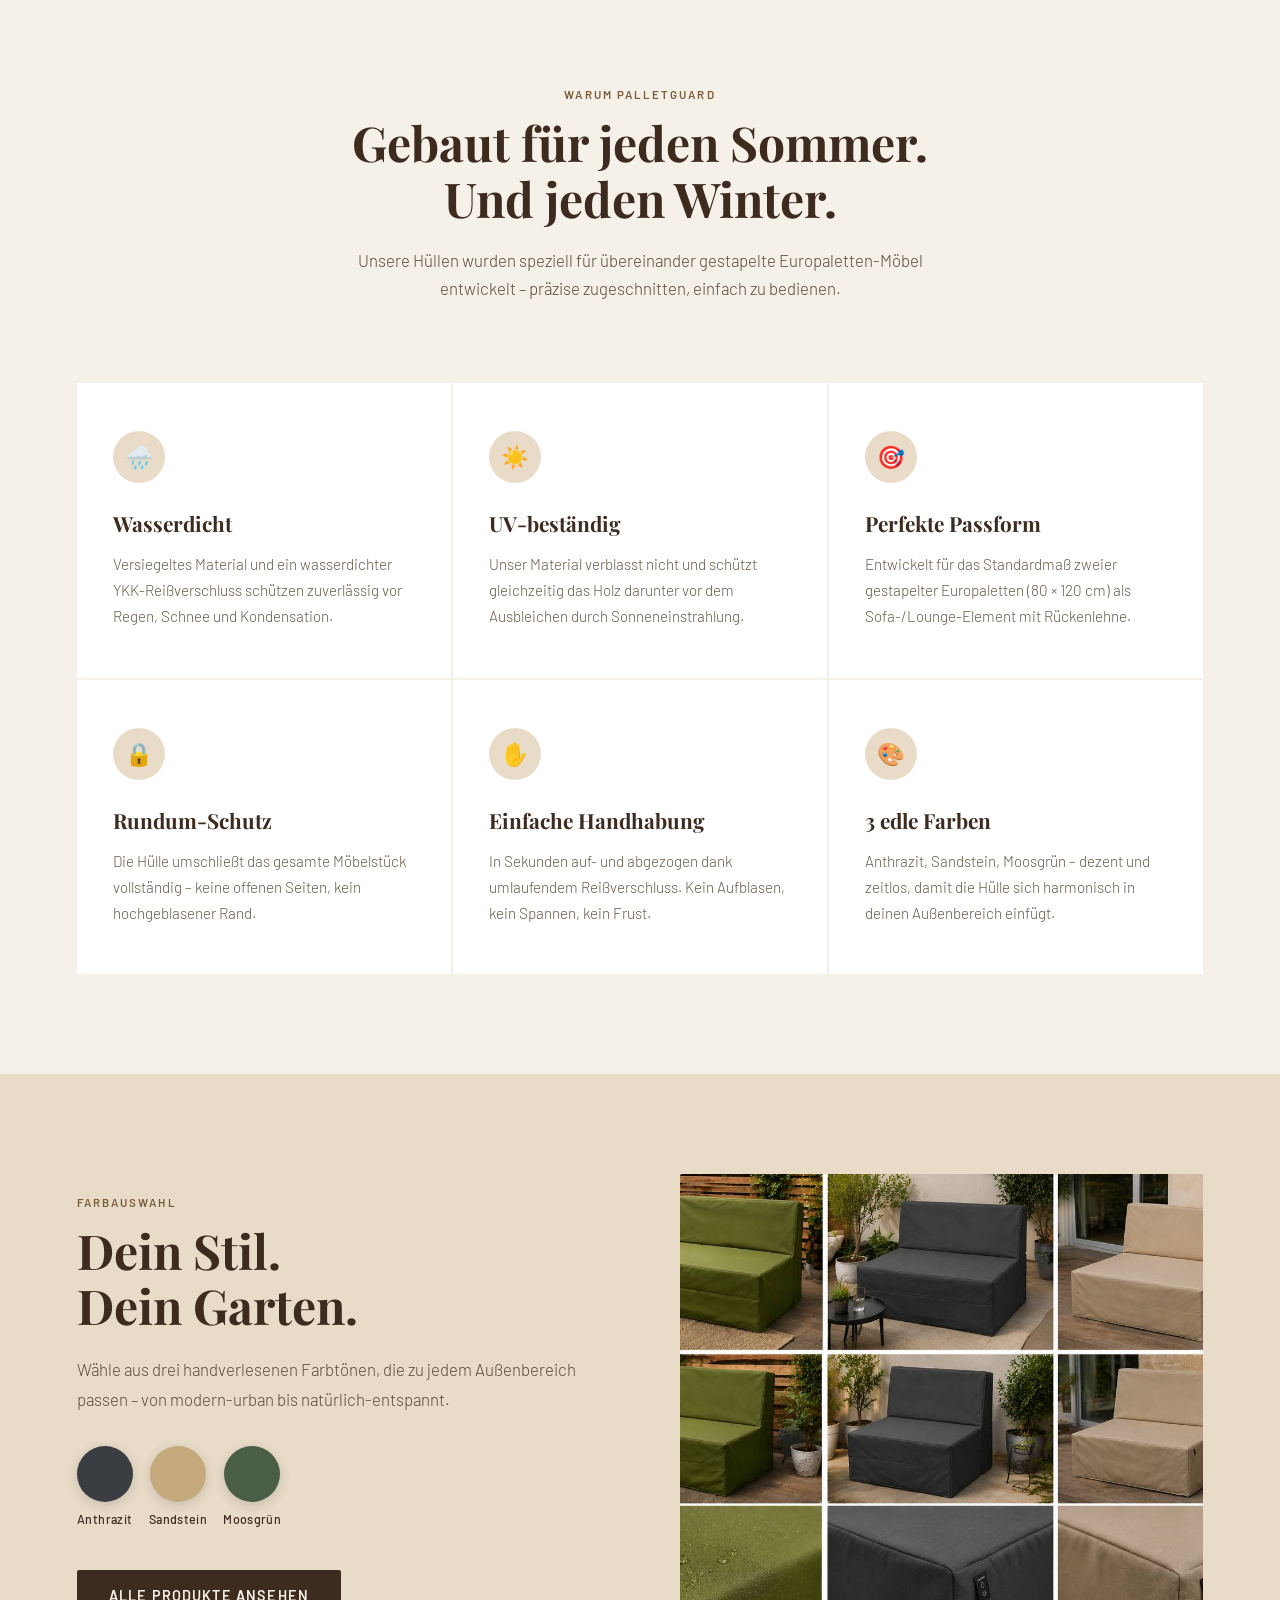
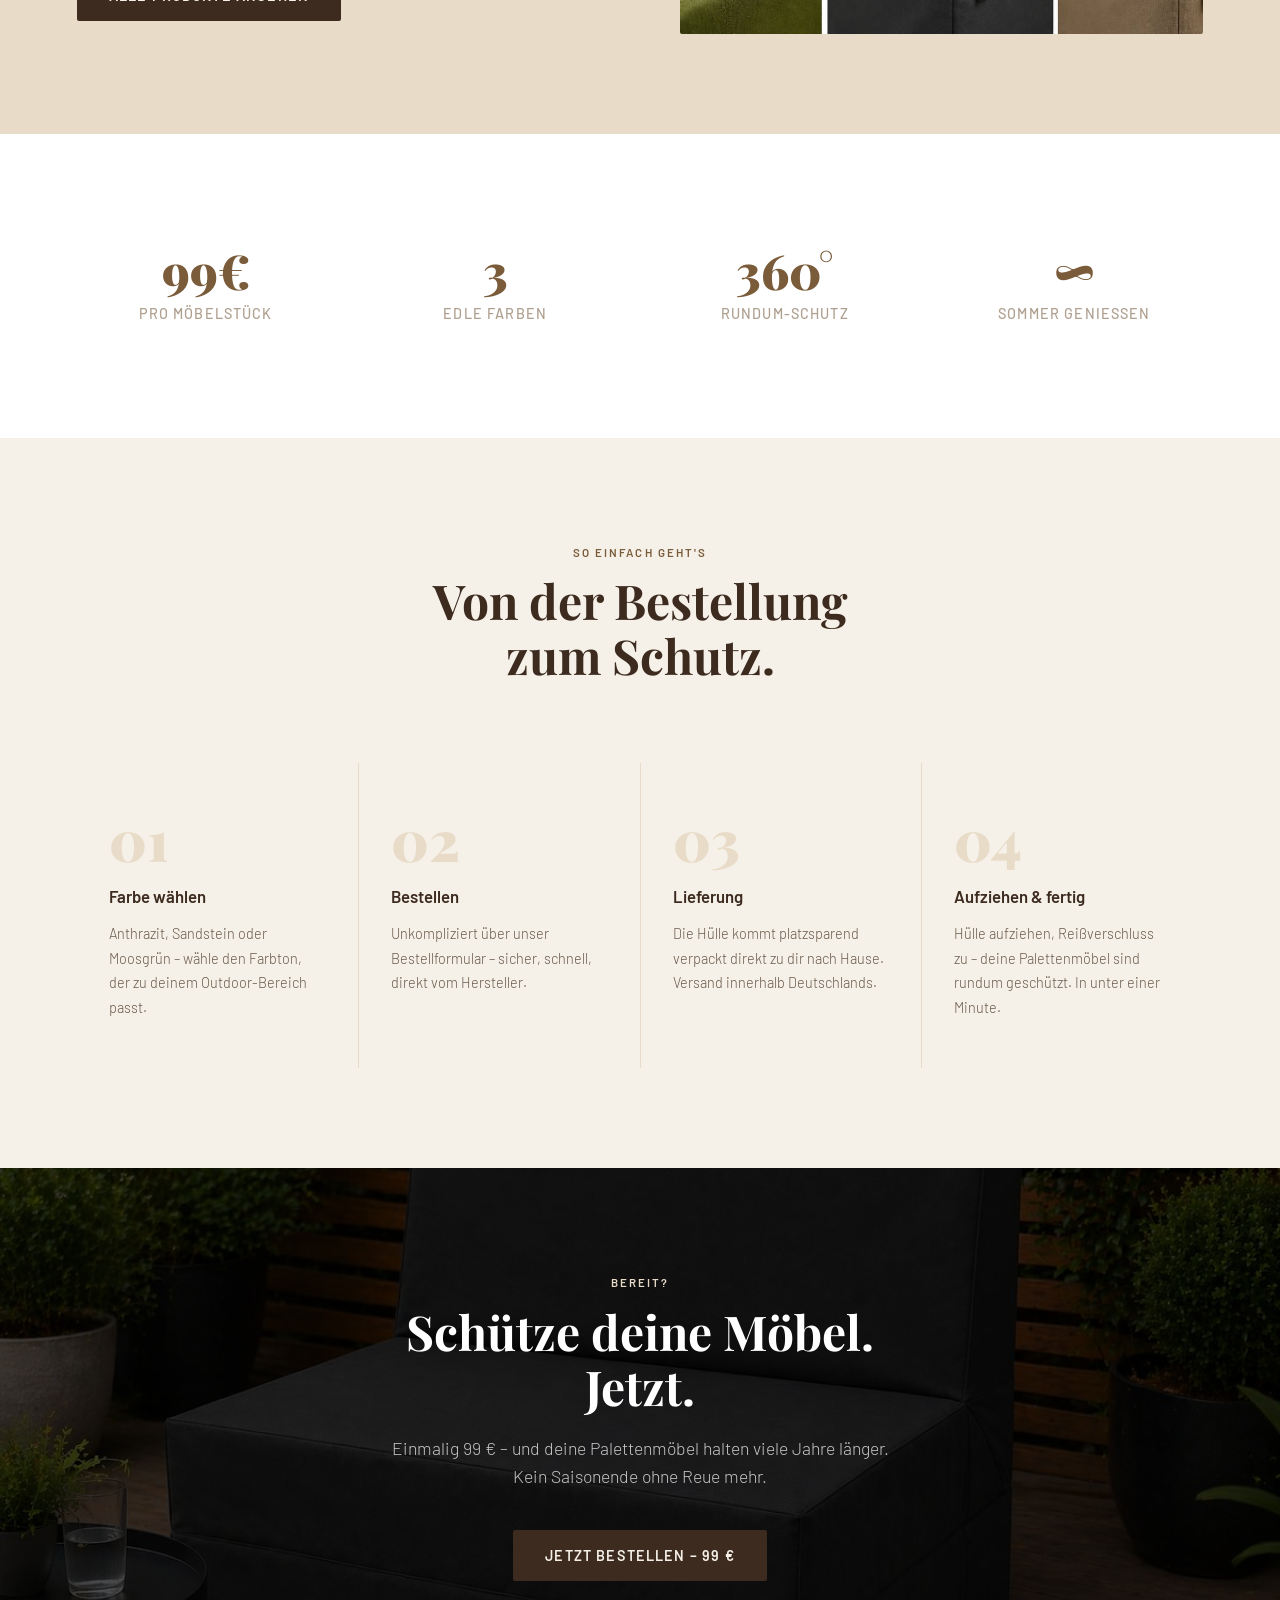
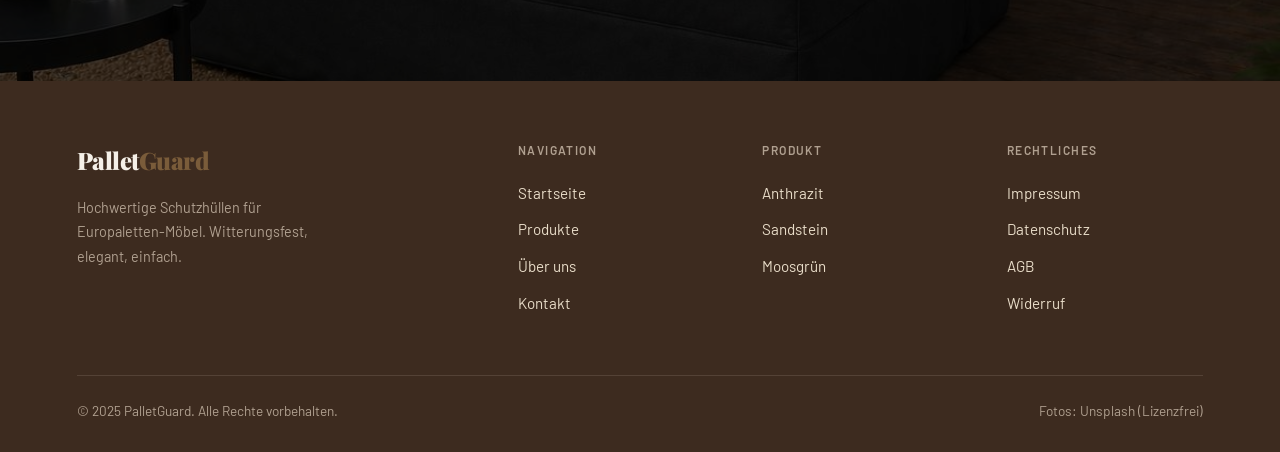
==== commit bef18895: "Add files via upload" ====
--- a/index.html
+++ b/index.html
@@ -386,7 +386,7 @@
     .cta-banner-bg {
       position: absolute;
       inset: 0;
-      background-image: url('Gemütliche_Gartenszene_mit_moderner_Lounge.png');
+      background-image: url('[data-uri]');
       background-size: cover;
       background-position: center;
       filter: brightness(0.3);
@@ -465,7 +465,7 @@
     </div>
   </div>
   <div class="hero-image">
-    <img src="Gemütliche_Gartenterrasse_im_Tageslicht.png" alt="PalletGuard Hülle Moosgrün auf Europaletten-Möbel" />
+    <img src="[data-uri]